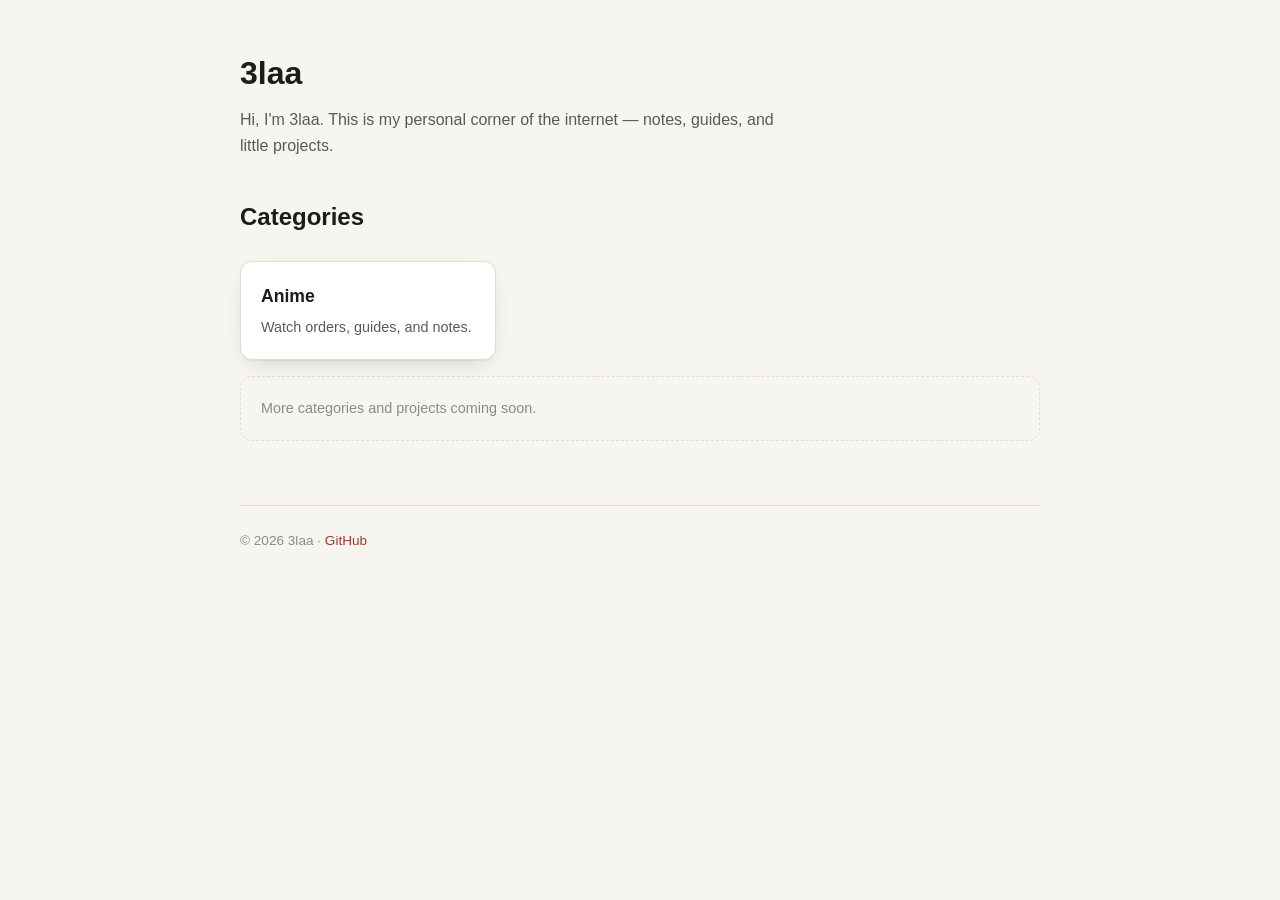
==== index.html @ 998e4287 "Initial site: home, anime index, Gintama watch order guide Co-Authored-By: Claude Sonnet 5 <noreply@" ====
<!DOCTYPE html>
<html lang="en">
<head>
<meta charset="UTF-8">
<meta name="viewport" content="width=device-width, initial-scale=1">
<title>3laa</title>
<link rel="stylesheet" href="assets/style.css">
</head>
<body>
<div class="wrap">

  <header class="site-header">
    <h1>3laa</h1>
    <!-- Edit this intro/bio whenever you like -->
    <p>Hi, I'm 3laa. This is my personal corner of the internet &mdash; notes, guides, and little projects.</p>
  </header>

  <main>
    <h2>Categories</h2>
    <div class="card-grid">
      <a class="card-link" href="anime/">
        <h3>Anime</h3>
        <p>Watch orders, guides, and notes.</p>
      </a>
      <!-- add portfolio projects / categories here later -->
    </div>
    <div class="placeholder">More categories and projects coming soon.</div>
  </main>

  <footer class="site-footer">
    &copy; 2026 3laa &middot; <a href="https://github.com/3laa-NA">GitHub</a>
  </footer>

</div>
</body>
</html>
---- assets/style.css ----
:root{
  --bg:#f7f5f0;
  --surface:#ffffff;
  --ink:#1c1c1c;
  --ink-soft:#5a5a5a;
  --ink-faint:#8a8a8a;
  --line:#e0ddd3;
  --accent:#a23a2c;
  --shadow:0 1px 0 rgba(0,0,0,.04),0 8px 24px -12px rgba(0,0,0,.25);
  color-scheme:light;
}
@media (prefers-color-scheme:dark){
  :root{
    --bg:#12141c;
    --surface:#191c27;
    --ink:#ece6d6;
    --ink-soft:#b3ab98;
    --ink-faint:#7c7666;
    --line:#333a4c;
    --accent:#e1685a;
    --shadow:0 1px 0 rgba(0,0,0,.4),0 12px 30px -14px rgba(0,0,0,.7);
    color-scheme:dark;
  }
}

*{box-sizing:border-box;}
html{-webkit-text-size-adjust:100%;}
body{
  margin:0;
  background:var(--bg);
  color:var(--ink);
  font-family:-apple-system,BlinkMacSystemFont,"Segoe UI",Roboto,sans-serif;
  padding-inline:24px;
  line-height:1.6;
}
a{color:var(--accent);text-decoration:none;}
a:hover{text-decoration:underline;}
.wrap{max-width:800px;margin:0 auto;padding-block:48px 96px;}

header.site-header{margin-bottom:40px;}
header.site-header h1{font-size:2rem;margin:0 0 8px;}
header.site-header p{color:var(--ink-soft);margin:0;max-width:60ch;}

.back-link{display:inline-block;margin-bottom:28px;font-size:.95rem;color:var(--ink-faint);}

.card-grid{
  display:grid;
  grid-template-columns:repeat(auto-fill,minmax(220px,1fr));
  gap:16px;
  margin-top:24px;
}
.card-link{
  display:block;
  background:var(--surface);
  border:1px solid var(--line);
  border-radius:12px;
  box-shadow:var(--shadow);
  padding:20px;
  color:var(--ink);
}
.card-link:hover{border-color:var(--accent);text-decoration:none;}
.card-link h3{margin:0 0 6px;font-size:1.1rem;}
.card-link p{margin:0;color:var(--ink-soft);font-size:.9rem;}

.placeholder{
  color:var(--ink-faint);
  font-size:.9rem;
  border:1px dashed var(--line);
  border-radius:12px;
  padding:20px;
  margin-top:16px;
}

footer.site-footer{
  margin-top:64px;
  padding-top:24px;
  border-top:1px solid var(--line);
  color:var(--ink-faint);
  font-size:.85rem;
}

@media (max-width:600px){
  body{padding-inline:18px;}
  .wrap{padding-block:32px 72px;}
}
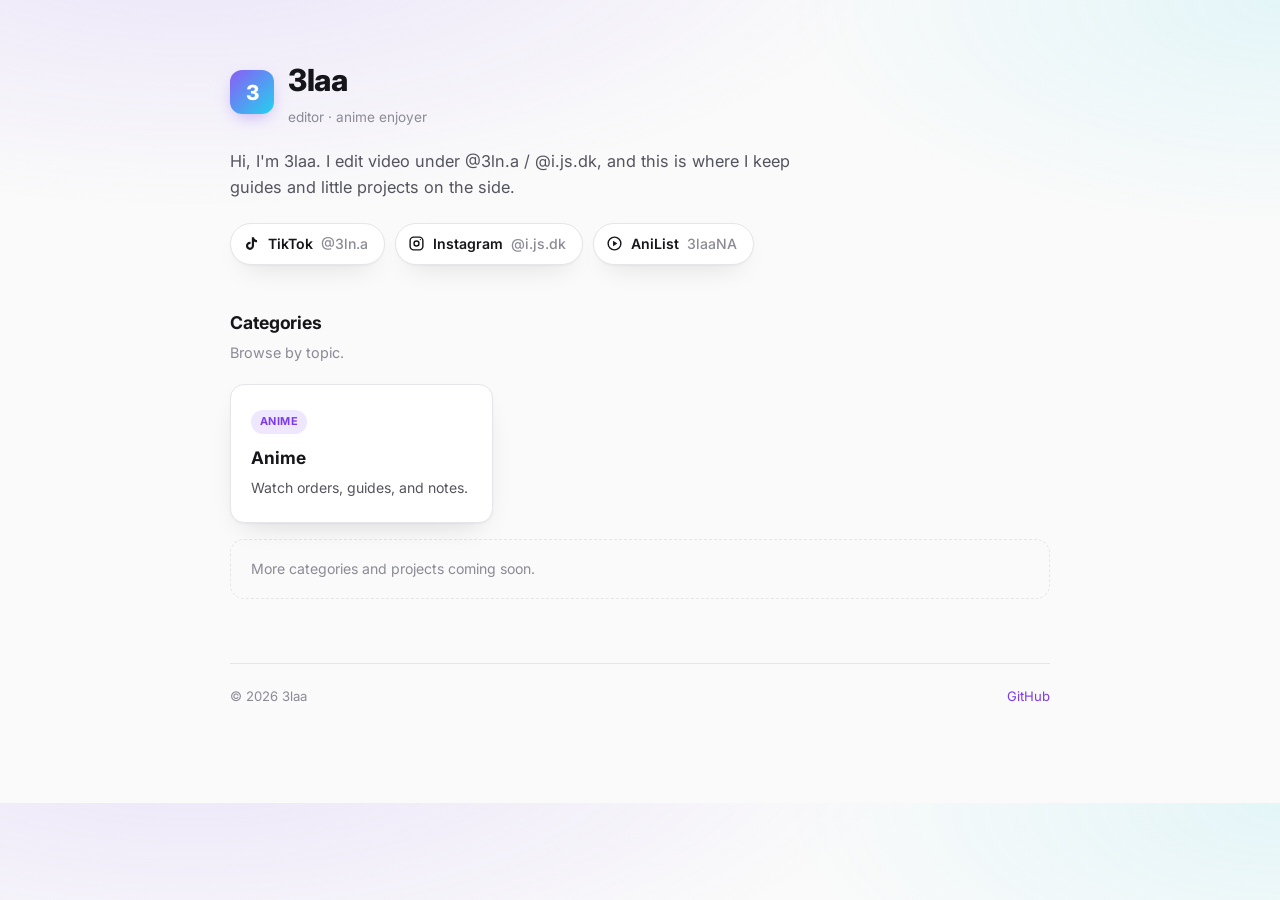
==== commit adea83e4: "Redesign blog with its own modern look, add favicon and social links Gives the home/anime index page" ====
--- a/index.html
+++ b/index.html
@@ -4,21 +4,47 @@
 <meta charset="UTF-8">
 <meta name="viewport" content="width=device-width, initial-scale=1">
 <title>3laa</title>
+<link rel="icon" type="image/svg+xml" href="favicon.svg">
+<link rel="preconnect" href="https://fonts.gstatic.com" crossorigin>
+<link rel="stylesheet" href="https://fonts.googleapis.com/css2?family=Inter:wght@400;500;600;700;800&display=swap">
 <link rel="stylesheet" href="assets/style.css">
 </head>
 <body>
 <div class="wrap">
 
   <header class="site-header">
-    <h1>3laa</h1>
+    <div class="brand">
+      <div class="brand-mark">3</div>
+      <div>
+        <h1>3laa</h1>
+        <div class="tagline">editor &middot; anime enjoyer</div>
+      </div>
+    </div>
     <!-- Edit this intro/bio whenever you like -->
-    <p>Hi, I'm 3laa. This is my personal corner of the internet &mdash; notes, guides, and little projects.</p>
+    <p class="bio">Hi, I'm 3laa. I edit video under @3ln.a / @i.js.dk, and this is where I keep guides and little projects on the side.</p>
+
+    <div class="socials">
+      <a class="social-pill" href="https://www.tiktok.com/@3ln.a" target="_blank" rel="noopener">
+        <svg viewBox="0 0 24 24" fill="currentColor"><path d="M16.6 5.82s.51.5 0 0A4.278 4.278 0 0 1 15.54 3h-3.09v12.4a2.592 2.592 0 0 1-2.59 2.5c-1.42 0-2.6-1.16-2.6-2.6c0-1.72 1.66-3.01 3.37-2.48V9.66c-3.45-.46-6.47 2.22-6.47 5.64c0 3.33 2.76 5.7 5.69 5.7c3.14 0 5.69-2.55 5.69-5.7V9.01a7.35 7.35 0 0 0 4.3 1.38V7.3s-1.88.09-3.24-1.48z"/></svg>
+        TikTok <span class="handle">@3ln.a</span>
+      </a>
+      <a class="social-pill" href="https://www.instagram.com/i.js.dk" target="_blank" rel="noopener">
+        <svg viewBox="0 0 24 24" fill="none" stroke="currentColor" stroke-width="2"><rect x="3" y="3" width="18" height="18" rx="5"/><circle cx="12" cy="12" r="3.5"/><circle cx="17.5" cy="6.5" r="1" fill="currentColor" stroke="none"/></svg>
+        Instagram <span class="handle">@i.js.dk</span>
+      </a>
+      <a class="social-pill" href="https://anilist.co/user/3laaNA/" target="_blank" rel="noopener">
+        <svg viewBox="0 0 24 24" fill="none" stroke="currentColor" stroke-width="2"><circle cx="12" cy="12" r="9"/><polygon points="10 8 16 12 10 16" fill="currentColor" stroke="none"/></svg>
+        AniList <span class="handle">3laaNA</span>
+      </a>
+    </div>
   </header>
 
   <main>
     <h2>Categories</h2>
+    <p class="section-sub">Browse by topic.</p>
     <div class="card-grid">
       <a class="card-link" href="anime/">
+        <span class="card-tag">Anime</span>
         <h3>Anime</h3>
         <p>Watch orders, guides, and notes.</p>
       </a>
@@ -28,7 +54,8 @@
   </main>
 
   <footer class="site-footer">
-    &copy; 2026 3laa &middot; <a href="https://github.com/3laa-NA">GitHub</a>
+    <span>&copy; 2026 3laa</span>
+    <a href="https://github.com/3laa-NA">GitHub</a>
   </footer>
 
 </div>
--- a/assets/style.css
+++ b/assets/style.css
@@ -1,24 +1,32 @@
 :root{
-  --bg:#f7f5f0;
+  --bg:#fafafa;
   --surface:#ffffff;
-  --ink:#1c1c1c;
-  --ink-soft:#5a5a5a;
-  --ink-faint:#8a8a8a;
-  --line:#e0ddd3;
-  --accent:#a23a2c;
-  --shadow:0 1px 0 rgba(0,0,0,.04),0 8px 24px -12px rgba(0,0,0,.25);
+  --surface-2:#f2f2f5;
+  --ink:#15151a;
+  --ink-soft:#54545e;
+  --ink-faint:#8b8b96;
+  --line:#e6e6ea;
+  --accent-a:#8b5cf6;
+  --accent-b:#22d3ee;
+  --accent-solid:#7c3aed;
+  --shadow:0 1px 2px rgba(15,15,20,.04),0 12px 28px -14px rgba(15,15,20,.18);
+  --radius-lg:20px;
+  --radius-md:14px;
   color-scheme:light;
 }
 @media (prefers-color-scheme:dark){
   :root{
-    --bg:#12141c;
-    --surface:#191c27;
-    --ink:#ece6d6;
-    --ink-soft:#b3ab98;
-    --ink-faint:#7c7666;
-    --line:#333a4c;
-    --accent:#e1685a;
-    --shadow:0 1px 0 rgba(0,0,0,.4),0 12px 30px -14px rgba(0,0,0,.7);
+    --bg:#0b0b0f;
+    --surface:#131318;
+    --surface-2:#1b1b22;
+    --ink:#f1f1f4;
+    --ink-soft:#a8a8b3;
+    --ink-faint:#6c6c78;
+    --line:#26262f;
+    --accent-a:#a78bfa;
+    --accent-b:#5eead4;
+    --accent-solid:#a78bfa;
+    --shadow:0 1px 2px rgba(0,0,0,.3),0 16px 36px -16px rgba(0,0,0,.6);
     color-scheme:dark;
   }
 }
@@ -27,59 +35,111 @@
 html{-webkit-text-size-adjust:100%;}
 body{
   margin:0;
-  background:var(--bg);
+  background:
+    radial-gradient(1200px 480px at 15% -10%, color-mix(in srgb, var(--accent-a) 14%, transparent), transparent 60%),
+    radial-gradient(900px 420px at 100% 0%, color-mix(in srgb, var(--accent-b) 10%, transparent), transparent 55%),
+    var(--bg);
   color:var(--ink);
-  font-family:-apple-system,BlinkMacSystemFont,"Segoe UI",Roboto,sans-serif;
+  font-family:"Inter",-apple-system,BlinkMacSystemFont,"Segoe UI",Roboto,sans-serif;
   padding-inline:24px;
   line-height:1.6;
+  -webkit-font-smoothing:antialiased;
 }
-a{color:var(--accent);text-decoration:none;}
+a{color:var(--accent-solid);text-decoration:none;}
 a:hover{text-decoration:underline;}
-.wrap{max-width:800px;margin:0 auto;padding-block:48px 96px;}
+.wrap{max-width:820px;margin:0 auto;padding-block:56px 96px;}
 
-header.site-header{margin-bottom:40px;}
-header.site-header h1{font-size:2rem;margin:0 0 8px;}
-header.site-header p{color:var(--ink-soft);margin:0;max-width:60ch;}
+/* ---------- Header / brand ---------- */
+header.site-header{margin-bottom:44px;}
+.brand{display:flex;align-items:center;gap:14px;}
+.brand-mark{
+  width:44px;height:44px;border-radius:12px;flex:none;
+  background:linear-gradient(135deg,var(--accent-a),var(--accent-b));
+  display:flex;align-items:center;justify-content:center;
+  font-weight:800;font-size:1.3rem;color:#fff;
+  box-shadow:0 6px 18px -6px color-mix(in srgb, var(--accent-a) 60%, transparent);
+}
+header.site-header h1{
+  font-size:1.9rem;margin:0;letter-spacing:-.01em;font-weight:800;
+}
+header.site-header .tagline{color:var(--ink-faint);font-size:.85rem;margin-top:2px;}
+header.site-header p.bio{color:var(--ink-soft);margin:20px 0 0;max-width:60ch;font-size:1.02rem;}
 
-.back-link{display:inline-block;margin-bottom:28px;font-size:.95rem;color:var(--ink-faint);}
+/* ---------- Socials ---------- */
+.socials{display:flex;flex-wrap:wrap;gap:10px;margin-top:22px;}
+.social-pill{
+  display:inline-flex;align-items:center;gap:8px;
+  padding:9px 16px 9px 12px;border-radius:99px;
+  background:var(--surface);border:1px solid var(--line);
+  color:var(--ink);font-size:.88rem;font-weight:600;
+  box-shadow:var(--shadow);
+  transition:transform .15s ease, border-color .15s ease;
+}
+.social-pill:hover{transform:translateY(-2px);border-color:var(--accent-solid);text-decoration:none;}
+.social-pill svg{width:17px;height:17px;flex:none;}
+.social-pill .handle{color:var(--ink-faint);font-weight:500;}
+
+/* ---------- Nav / back link ---------- */
+.back-link{
+  display:inline-flex;align-items:center;gap:6px;
+  margin-bottom:32px;font-size:.9rem;font-weight:600;color:var(--ink-soft);
+}
+.back-link:hover{color:var(--accent-solid);text-decoration:none;}
+
+/* ---------- Sections ---------- */
+main h2{font-size:1.1rem;font-weight:700;margin:0 0 4px;letter-spacing:-.005em;}
+.section-sub{color:var(--ink-faint);font-size:.9rem;margin:0 0 20px;}
 
 .card-grid{
   display:grid;
-  grid-template-columns:repeat(auto-fill,minmax(220px,1fr));
+  grid-template-columns:repeat(auto-fill,minmax(240px,1fr));
   gap:16px;
-  margin-top:24px;
+  margin-top:20px;
 }
 .card-link{
-  display:block;
+  display:block;position:relative;
   background:var(--surface);
   border:1px solid var(--line);
-  border-radius:12px;
+  border-radius:var(--radius-md);
   box-shadow:var(--shadow);
-  padding:20px;
+  padding:22px 20px;
   color:var(--ink);
+  transition:transform .18s ease, border-color .18s ease, box-shadow .18s ease;
 }
-.card-link:hover{border-color:var(--accent);text-decoration:none;}
-.card-link h3{margin:0 0 6px;font-size:1.1rem;}
-.card-link p{margin:0;color:var(--ink-soft);font-size:.9rem;}
+.card-link:hover{
+  transform:translateY(-3px);
+  border-color:color-mix(in srgb, var(--accent-solid) 45%, var(--line));
+  text-decoration:none;
+}
+.card-link h3{margin:0 0 6px;font-size:1.08rem;font-weight:700;}
+.card-link p{margin:0;color:var(--ink-soft);font-size:.88rem;}
+.card-tag{
+  display:inline-block;font-size:.68rem;font-weight:700;letter-spacing:.04em;text-transform:uppercase;
+  color:var(--accent-solid);background:color-mix(in srgb, var(--accent-solid) 12%, transparent);
+  border-radius:99px;padding:3px 9px;margin-bottom:10px;
+}
 
 .placeholder{
   color:var(--ink-faint);
-  font-size:.9rem;
+  font-size:.88rem;
   border:1px dashed var(--line);
-  border-radius:12px;
-  padding:20px;
+  border-radius:var(--radius-md);
+  padding:18px 20px;
   margin-top:16px;
 }
 
 footer.site-footer{
   margin-top:64px;
-  padding-top:24px;
+  padding-top:22px;
   border-top:1px solid var(--line);
   color:var(--ink-faint);
-  font-size:.85rem;
+  font-size:.82rem;
+  display:flex;flex-wrap:wrap;gap:8px 16px;align-items:center;justify-content:space-between;
 }
 
 @media (max-width:600px){
   body{padding-inline:18px;}
-  .wrap{padding-block:32px 72px;}
+  .wrap{padding-block:40px 72px;}
+  header.site-header h1{font-size:1.6rem;}
+  footer.site-footer{justify-content:flex-start;}
 }
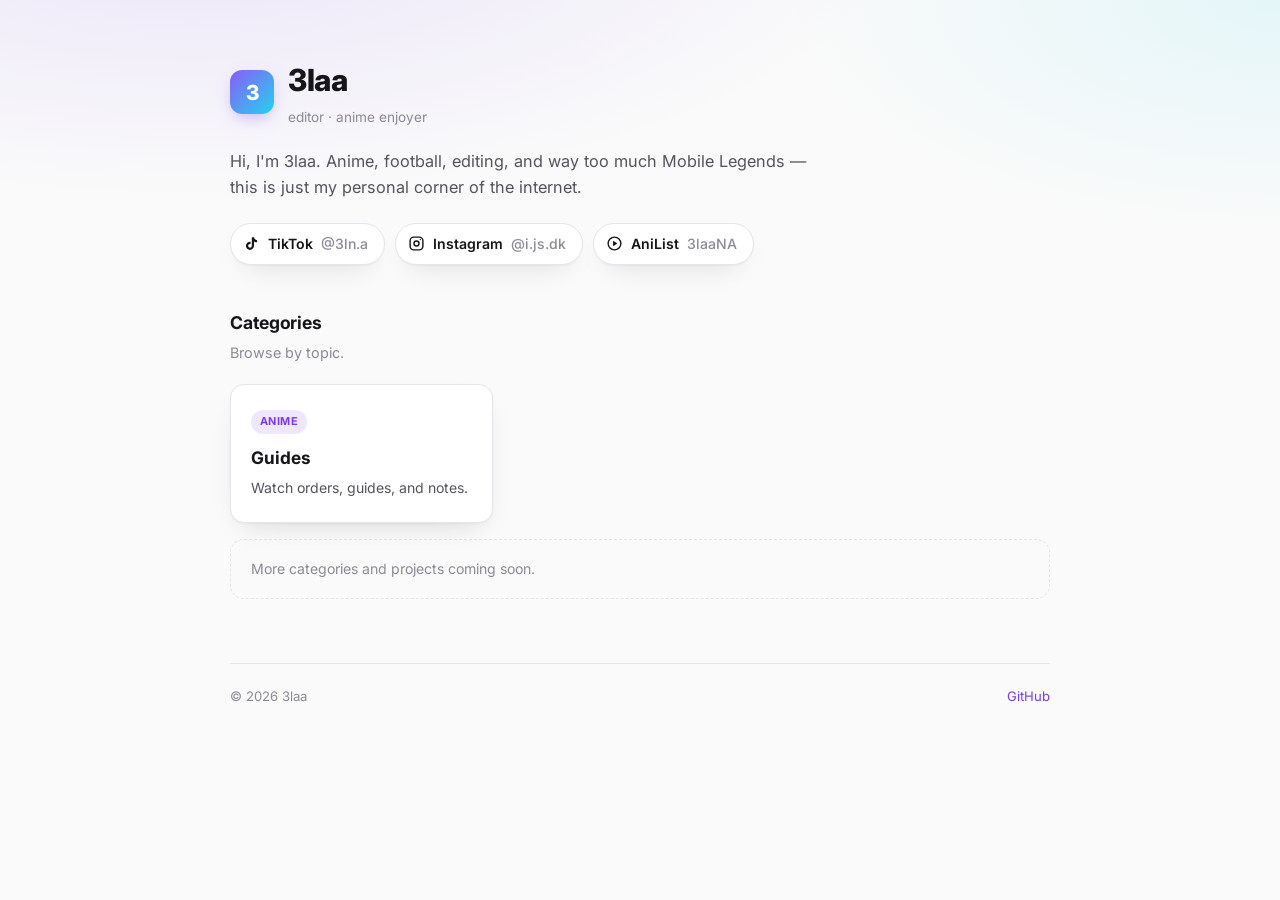
==== commit c1a00709: "Broaden bio, fix full-height background, de-duplicate Anime label - Bio no longer leads with "editor" ====
--- a/index.html
+++ b/index.html
@@ -21,7 +21,7 @@
       </div>
     </div>
     <!-- Edit this intro/bio whenever you like -->
-    <p class="bio">Hi, I'm 3laa. I edit video under @3ln.a / @i.js.dk, and this is where I keep guides and little projects on the side.</p>
+    <p class="bio">Hi, I'm 3laa. Anime, football, editing, and way too much Mobile Legends &mdash; this is just my personal corner of the internet.</p>
 
     <div class="socials">
       <a class="social-pill" href="https://www.tiktok.com/@3ln.a" target="_blank" rel="noopener">
@@ -45,7 +45,7 @@
     <div class="card-grid">
       <a class="card-link" href="anime/">
         <span class="card-tag">Anime</span>
-        <h3>Anime</h3>
+        <h3>Guides</h3>
         <p>Watch orders, guides, and notes.</p>
       </a>
       <!-- add portfolio projects / categories here later -->
--- a/assets/style.css
+++ b/assets/style.css
@@ -32,18 +32,21 @@
 }
 
 *{box-sizing:border-box;}
-html{-webkit-text-size-adjust:100%;}
+html{-webkit-text-size-adjust:100%;background:var(--bg);}
+html,body{min-height:100%;}
 body{
   margin:0;
   background:
     radial-gradient(1200px 480px at 15% -10%, color-mix(in srgb, var(--accent-a) 14%, transparent), transparent 60%),
     radial-gradient(900px 420px at 100% 0%, color-mix(in srgb, var(--accent-b) 10%, transparent), transparent 55%),
     var(--bg);
+  background-attachment:fixed;
   color:var(--ink);
   font-family:"Inter",-apple-system,BlinkMacSystemFont,"Segoe UI",Roboto,sans-serif;
   padding-inline:24px;
   line-height:1.6;
   -webkit-font-smoothing:antialiased;
+  min-height:100vh;
 }
 a{color:var(--accent-solid);text-decoration:none;}
 a:hover{text-decoration:underline;}
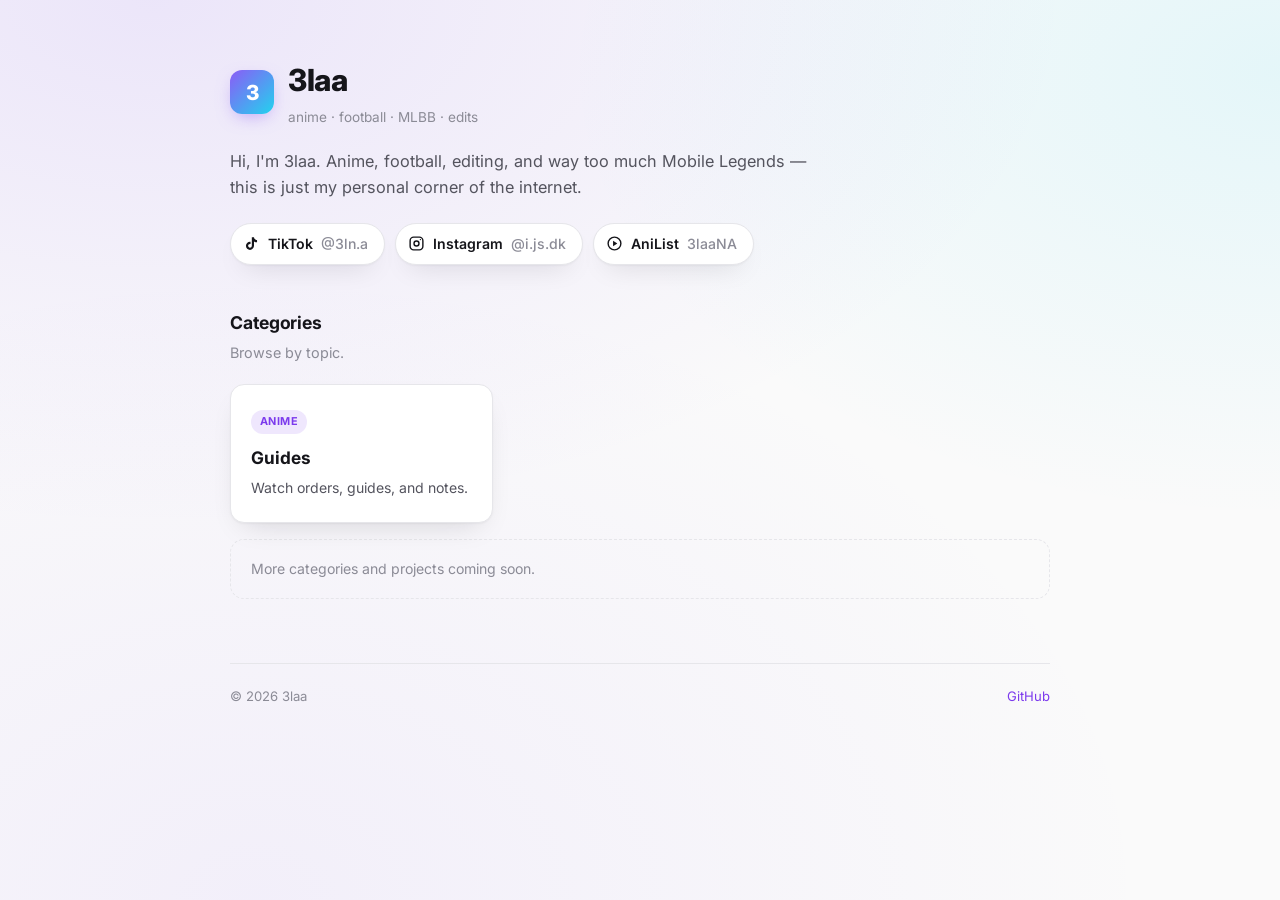
==== commit 8c12fd7b: "Fix background not covering full page height, update tagline The decorative radial gradients were si" ====
--- a/index.html
+++ b/index.html
@@ -17,7 +17,7 @@
       <div class="brand-mark">3</div>
       <div>
         <h1>3laa</h1>
-        <div class="tagline">editor &middot; anime enjoyer</div>
+        <div class="tagline">anime &middot; football &middot; MLBB &middot; edits</div>
       </div>
     </div>
     <!-- Edit this intro/bio whenever you like -->
--- a/assets/style.css
+++ b/assets/style.css
@@ -37,9 +37,11 @@
 body{
   margin:0;
   background:
-    radial-gradient(1200px 480px at 15% -10%, color-mix(in srgb, var(--accent-a) 14%, transparent), transparent 60%),
-    radial-gradient(900px 420px at 100% 0%, color-mix(in srgb, var(--accent-b) 10%, transparent), transparent 55%),
+    radial-gradient(110vw 90vh at 12% 0%, color-mix(in srgb, var(--accent-a) 13%, transparent), transparent 65%),
+    radial-gradient(90vw 80vh at 100% 8%, color-mix(in srgb, var(--accent-b) 10%, transparent), transparent 62%),
+    radial-gradient(100vw 100vh at 20% 100%, color-mix(in srgb, var(--accent-a) 7%, transparent), transparent 70%),
     var(--bg);
+  background-repeat:no-repeat;
   background-attachment:fixed;
   color:var(--ink);
   font-family:"Inter",-apple-system,BlinkMacSystemFont,"Segoe UI",Roboto,sans-serif;
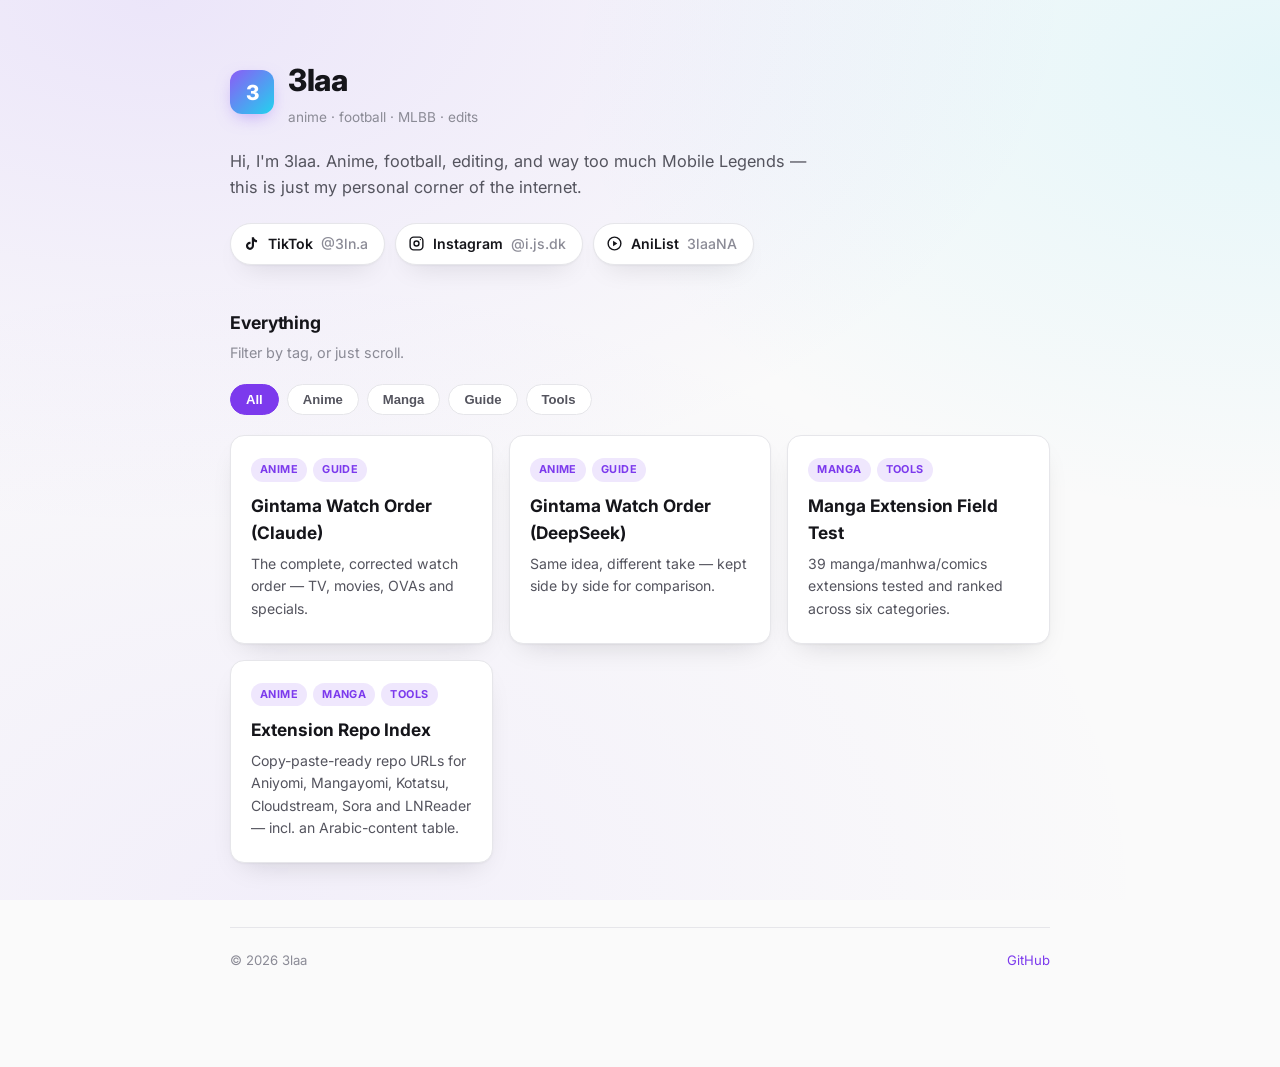
==== commit 28affcd0: "Flatten site structure, add tag filtering, add two new report pages Removes the /anime/ sub-hub in f" ====
--- a/index.html
+++ b/index.html
@@ -40,17 +40,41 @@
   </header>
 
   <main>
-    <h2>Categories</h2>
-    <p class="section-sub">Browse by topic.</p>
-    <div class="card-grid">
-      <a class="card-link" href="anime/">
-        <span class="card-tag">Anime</span>
-        <h3>Guides</h3>
-        <p>Watch orders, guides, and notes.</p>
+    <h2>Everything</h2>
+    <p class="section-sub">Filter by tag, or just scroll.</p>
+
+    <div class="tag-filter" id="tag-filter">
+      <button class="tag-chip active" data-tag="all">All</button>
+      <button class="tag-chip" data-tag="anime">Anime</button>
+      <button class="tag-chip" data-tag="manga">Manga</button>
+      <button class="tag-chip" data-tag="guide">Guide</button>
+      <button class="tag-chip" data-tag="tools">Tools</button>
+    </div>
+
+    <div class="card-grid" id="card-grid">
+      <a class="card-link" href="gintama-watch-order.html" data-tags="anime guide">
+        <div class="card-tags"><span class="tag-pill">Anime</span><span class="tag-pill">Guide</span></div>
+        <h3>Gintama Watch Order (Claude)</h3>
+        <p>The complete, corrected watch order &mdash; TV, movies, OVAs and specials.</p>
       </a>
-      <!-- add portfolio projects / categories here later -->
+      <a class="card-link" href="gintama-watch-order-ds.html" data-tags="anime guide">
+        <div class="card-tags"><span class="tag-pill">Anime</span><span class="tag-pill">Guide</span></div>
+        <h3>Gintama Watch Order (DeepSeek)</h3>
+        <p>Same idea, different take &mdash; kept side by side for comparison.</p>
+      </a>
+      <a class="card-link" href="manga-extensions-report.html" data-tags="manga tools">
+        <div class="card-tags"><span class="tag-pill">Manga</span><span class="tag-pill">Tools</span></div>
+        <h3>Manga Extension Field Test</h3>
+        <p>39 manga/manhwa/comics extensions tested and ranked across six categories.</p>
+      </a>
+      <a class="card-link" href="repos-report.html" data-tags="anime manga tools">
+        <div class="card-tags"><span class="tag-pill">Anime</span><span class="tag-pill">Manga</span><span class="tag-pill">Tools</span></div>
+        <h3>Extension Repo Index</h3>
+        <p>Copy-paste-ready repo URLs for Aniyomi, Mangayomi, Kotatsu, Cloudstream, Sora and LNReader &mdash; incl. an Arabic-content table.</p>
+      </a>
+      <!-- add more cards here later: <a class="card-link" href="..." data-tags="..."><div class="card-tags">...</div><h3>...</h3><p>...</p></a> -->
     </div>
-    <div class="placeholder">More categories and projects coming soon.</div>
+    <div class="placeholder" id="empty-state" hidden>Nothing matches that tag yet.</div>
   </main>
 
   <footer class="site-footer">
@@ -59,5 +83,50 @@
   </footer>
 
 </div>
+
+<script>
+  const chips = Array.from(document.querySelectorAll('#tag-filter .tag-chip'));
+  const cards = Array.from(document.querySelectorAll('#card-grid .card-link'));
+  const emptyState = document.getElementById('empty-state');
+  const allChip = chips[0];
+  let active = new Set(['all']);
+
+  function applyFilter() {
+    let visible = 0;
+    cards.forEach(card => {
+      const tags = card.dataset.tags.split(' ');
+      const show = active.has('all') || tags.some(t => active.has(t));
+      card.hidden = !show;
+      if (show) visible++;
+    });
+    emptyState.hidden = visible !== 0;
+  }
+
+  chips.forEach(chip => {
+    chip.addEventListener('click', () => {
+      const tag = chip.dataset.tag;
+      if (tag === 'all') {
+        chips.forEach(c => c.classList.remove('active'));
+        allChip.classList.add('active');
+        active = new Set(['all']);
+      } else {
+        allChip.classList.remove('active');
+        active.delete('all');
+        if (active.has(tag)) {
+          active.delete(tag);
+          chip.classList.remove('active');
+        } else {
+          active.add(tag);
+          chip.classList.add('active');
+        }
+        if (active.size === 0) {
+          allChip.classList.add('active');
+          active.add('all');
+        }
+      }
+      applyFilter();
+    });
+  });
+</script>
 </body>
 </html>
--- a/assets/style.css
+++ b/assets/style.css
@@ -95,6 +95,19 @@
 main h2{font-size:1.1rem;font-weight:700;margin:0 0 4px;letter-spacing:-.005em;}
 .section-sub{color:var(--ink-faint);font-size:.9rem;margin:0 0 20px;}
 
+/* ---------- Tag filter ---------- */
+.tag-filter{display:flex;flex-wrap:wrap;gap:8px;margin:16px 0 6px;}
+.tag-chip{
+  font-size:.82rem;font-weight:600;padding:7px 15px;border-radius:99px;
+  border:1px solid var(--line);background:var(--surface);color:var(--ink-soft);
+  cursor:pointer;transition:transform .12s ease, border-color .12s ease, background .12s ease, color .12s ease;
+  -webkit-tap-highlight-color:transparent;
+}
+.tag-chip:hover{border-color:var(--accent-solid);color:var(--ink);}
+.tag-chip.active{
+  background:var(--accent-solid);border-color:var(--accent-solid);color:#fff;
+}
+
 .card-grid{
   display:grid;
   grid-template-columns:repeat(auto-fill,minmax(240px,1fr));
@@ -118,10 +131,11 @@
 }
 .card-link h3{margin:0 0 6px;font-size:1.08rem;font-weight:700;}
 .card-link p{margin:0;color:var(--ink-soft);font-size:.88rem;}
-.card-tag{
+.card-tags{display:flex;flex-wrap:wrap;gap:6px;margin-bottom:10px;}
+.tag-pill{
   display:inline-block;font-size:.68rem;font-weight:700;letter-spacing:.04em;text-transform:uppercase;
   color:var(--accent-solid);background:color-mix(in srgb, var(--accent-solid) 12%, transparent);
-  border-radius:99px;padding:3px 9px;margin-bottom:10px;
+  border-radius:99px;padding:3px 9px;
 }
 
 .placeholder{
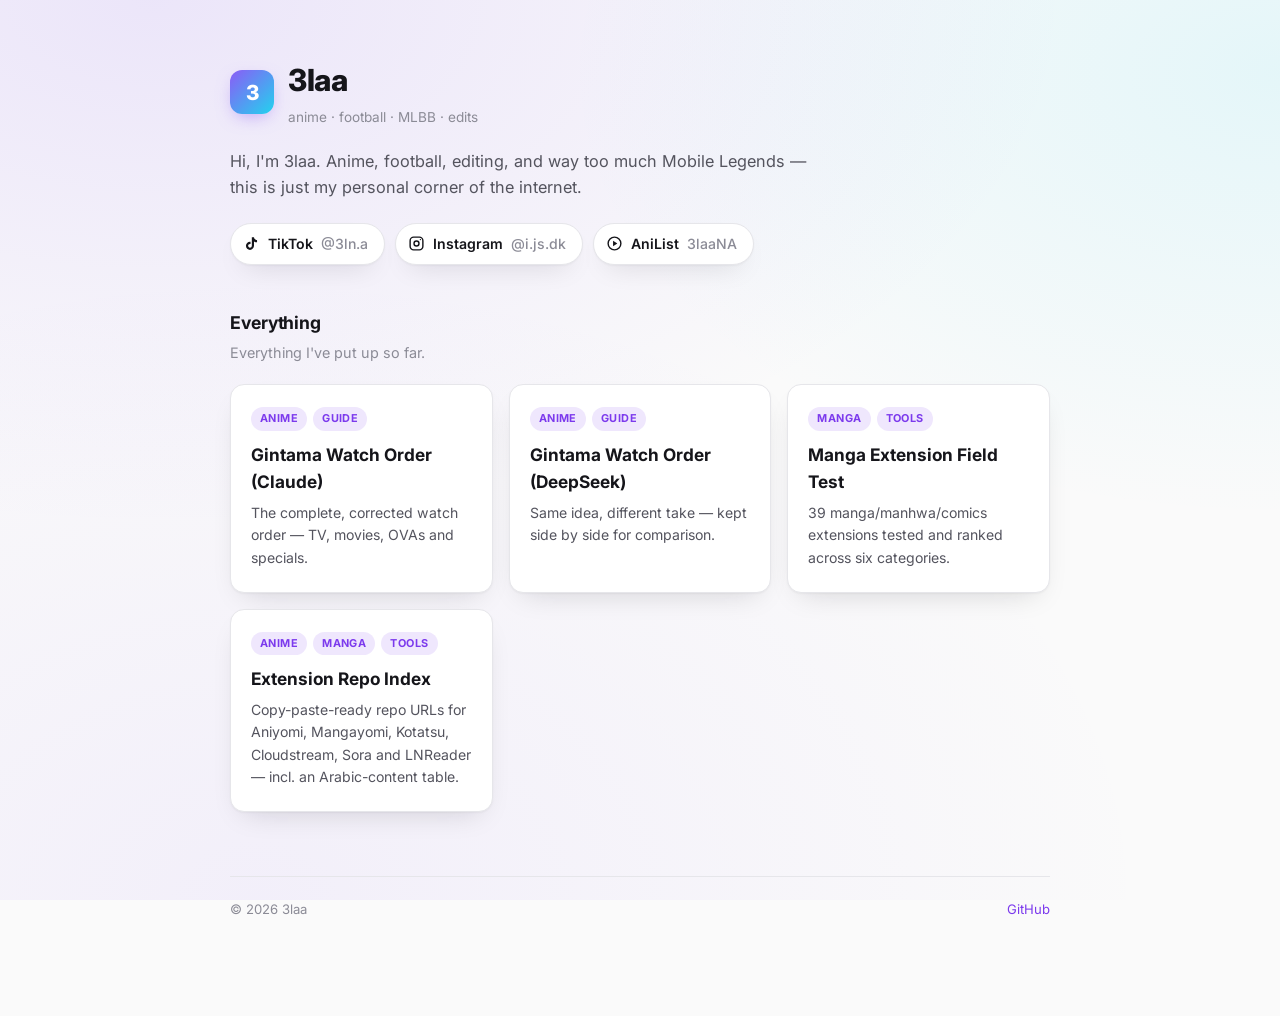
==== commit c5afe7e1: "Remove tag filter, keep tags as plain labels Filter interaction wasn't working and wasn't worth the " ====
--- a/index.html
+++ b/index.html
@@ -41,40 +41,31 @@
 
   <main>
     <h2>Everything</h2>
-    <p class="section-sub">Filter by tag, or just scroll.</p>
-
-    <div class="tag-filter" id="tag-filter">
-      <button class="tag-chip active" data-tag="all">All</button>
-      <button class="tag-chip" data-tag="anime">Anime</button>
-      <button class="tag-chip" data-tag="manga">Manga</button>
-      <button class="tag-chip" data-tag="guide">Guide</button>
-      <button class="tag-chip" data-tag="tools">Tools</button>
-    </div>
+    <p class="section-sub">Everything I've put up so far.</p>
 
     <div class="card-grid" id="card-grid">
-      <a class="card-link" href="gintama-watch-order.html" data-tags="anime guide">
+      <a class="card-link" href="gintama-watch-order.html">
         <div class="card-tags"><span class="tag-pill">Anime</span><span class="tag-pill">Guide</span></div>
         <h3>Gintama Watch Order (Claude)</h3>
         <p>The complete, corrected watch order &mdash; TV, movies, OVAs and specials.</p>
       </a>
-      <a class="card-link" href="gintama-watch-order-ds.html" data-tags="anime guide">
+      <a class="card-link" href="gintama-watch-order-ds.html">
         <div class="card-tags"><span class="tag-pill">Anime</span><span class="tag-pill">Guide</span></div>
         <h3>Gintama Watch Order (DeepSeek)</h3>
         <p>Same idea, different take &mdash; kept side by side for comparison.</p>
       </a>
-      <a class="card-link" href="manga-extensions-report.html" data-tags="manga tools">
+      <a class="card-link" href="manga-extensions-report.html">
         <div class="card-tags"><span class="tag-pill">Manga</span><span class="tag-pill">Tools</span></div>
         <h3>Manga Extension Field Test</h3>
         <p>39 manga/manhwa/comics extensions tested and ranked across six categories.</p>
       </a>
-      <a class="card-link" href="repos-report.html" data-tags="anime manga tools">
+      <a class="card-link" href="repos-report.html">
         <div class="card-tags"><span class="tag-pill">Anime</span><span class="tag-pill">Manga</span><span class="tag-pill">Tools</span></div>
         <h3>Extension Repo Index</h3>
         <p>Copy-paste-ready repo URLs for Aniyomi, Mangayomi, Kotatsu, Cloudstream, Sora and LNReader &mdash; incl. an Arabic-content table.</p>
       </a>
-      <!-- add more cards here later: <a class="card-link" href="..." data-tags="..."><div class="card-tags">...</div><h3>...</h3><p>...</p></a> -->
+      <!-- add more cards here later: <a class="card-link" href="..."><div class="card-tags">...</div><h3>...</h3><p>...</p></a> -->
     </div>
-    <div class="placeholder" id="empty-state" hidden>Nothing matches that tag yet.</div>
   </main>
 
   <footer class="site-footer">
@@ -83,50 +74,5 @@
   </footer>
 
 </div>
-
-<script>
-  const chips = Array.from(document.querySelectorAll('#tag-filter .tag-chip'));
-  const cards = Array.from(document.querySelectorAll('#card-grid .card-link'));
-  const emptyState = document.getElementById('empty-state');
-  const allChip = chips[0];
-  let active = new Set(['all']);
-
-  function applyFilter() {
-    let visible = 0;
-    cards.forEach(card => {
-      const tags = card.dataset.tags.split(' ');
-      const show = active.has('all') || tags.some(t => active.has(t));
-      card.hidden = !show;
-      if (show) visible++;
-    });
-    emptyState.hidden = visible !== 0;
-  }
-
-  chips.forEach(chip => {
-    chip.addEventListener('click', () => {
-      const tag = chip.dataset.tag;
-      if (tag === 'all') {
-        chips.forEach(c => c.classList.remove('active'));
-        allChip.classList.add('active');
-        active = new Set(['all']);
-      } else {
-        allChip.classList.remove('active');
-        active.delete('all');
-        if (active.has(tag)) {
-          active.delete(tag);
-          chip.classList.remove('active');
-        } else {
-          active.add(tag);
-          chip.classList.add('active');
-        }
-        if (active.size === 0) {
-          allChip.classList.add('active');
-          active.add('all');
-        }
-      }
-      applyFilter();
-    });
-  });
-</script>
 </body>
 </html>
--- a/assets/style.css
+++ b/assets/style.css
@@ -95,19 +95,6 @@
 main h2{font-size:1.1rem;font-weight:700;margin:0 0 4px;letter-spacing:-.005em;}
 .section-sub{color:var(--ink-faint);font-size:.9rem;margin:0 0 20px;}
 
-/* ---------- Tag filter ---------- */
-.tag-filter{display:flex;flex-wrap:wrap;gap:8px;margin:16px 0 6px;}
-.tag-chip{
-  font-size:.82rem;font-weight:600;padding:7px 15px;border-radius:99px;
-  border:1px solid var(--line);background:var(--surface);color:var(--ink-soft);
-  cursor:pointer;transition:transform .12s ease, border-color .12s ease, background .12s ease, color .12s ease;
-  -webkit-tap-highlight-color:transparent;
-}
-.tag-chip:hover{border-color:var(--accent-solid);color:var(--ink);}
-.tag-chip.active{
-  background:var(--accent-solid);border-color:var(--accent-solid);color:#fff;
-}
-
 .card-grid{
   display:grid;
   grid-template-columns:repeat(auto-fill,minmax(240px,1fr));
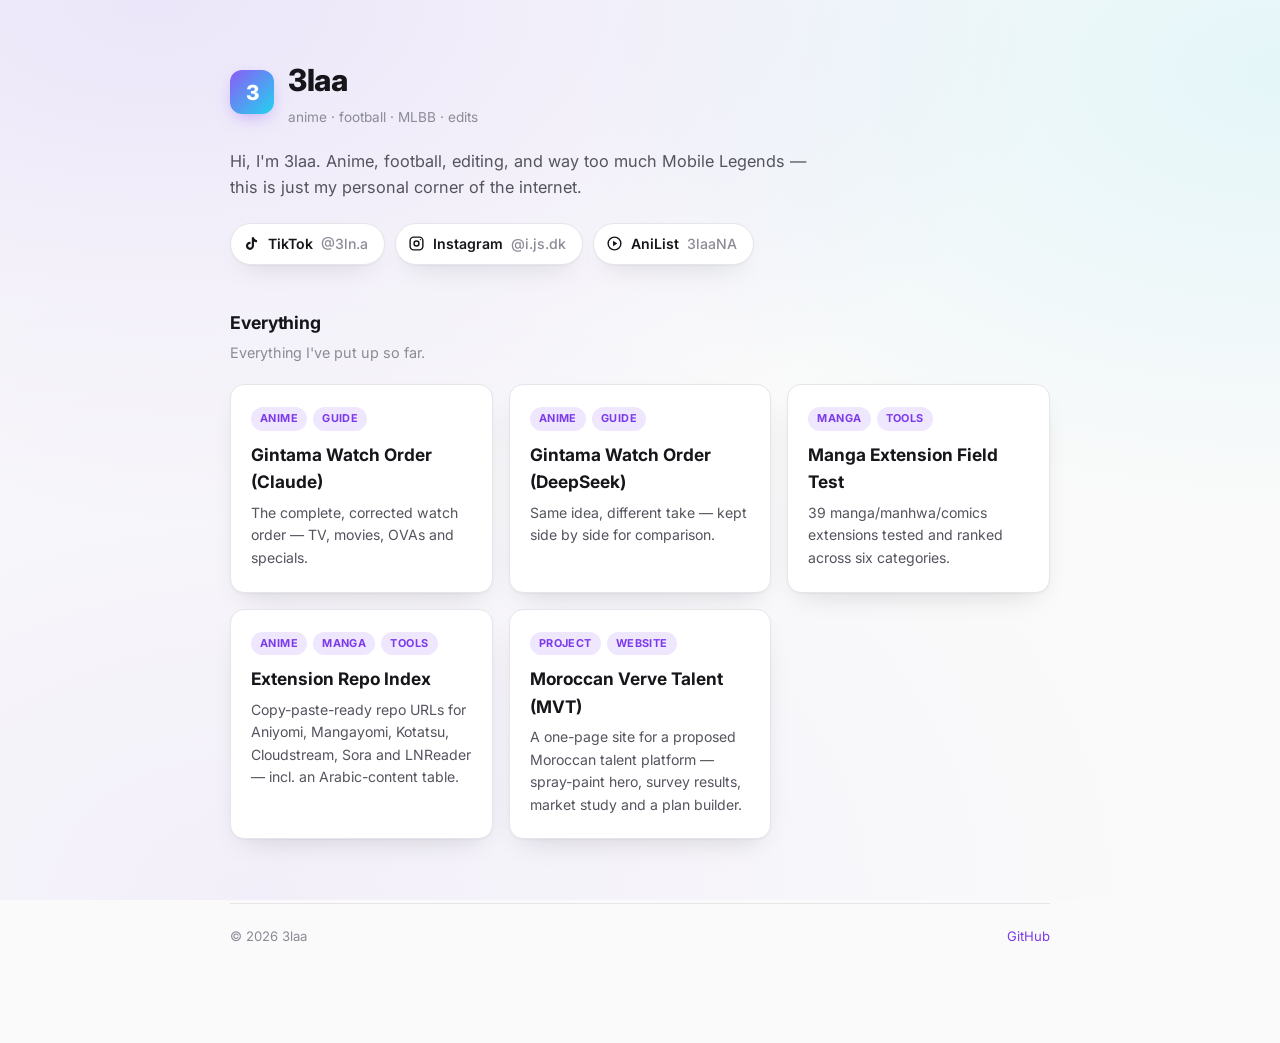
==== commit 7fc3efca: "Add MVT website as a subfolder and link it from the homepage Hosts the Moroccan Verve Talent one-pag" ====
--- a/index.html
+++ b/index.html
@@ -64,6 +64,11 @@
         <h3>Extension Repo Index</h3>
         <p>Copy-paste-ready repo URLs for Aniyomi, Mangayomi, Kotatsu, Cloudstream, Sora and LNReader &mdash; incl. an Arabic-content table.</p>
       </a>
+      <a class="card-link" href="mvt/">
+        <div class="card-tags"><span class="tag-pill">Project</span><span class="tag-pill">Website</span></div>
+        <h3>Moroccan Verve Talent (MVT)</h3>
+        <p>A one-page site for a proposed Moroccan talent platform &mdash; spray-paint hero, survey results, market study and a plan builder.</p>
+      </a>
       <!-- add more cards here later: <a class="card-link" href="..."><div class="card-tags">...</div><h3>...</h3><p>...</p></a> -->
     </div>
   </main>
